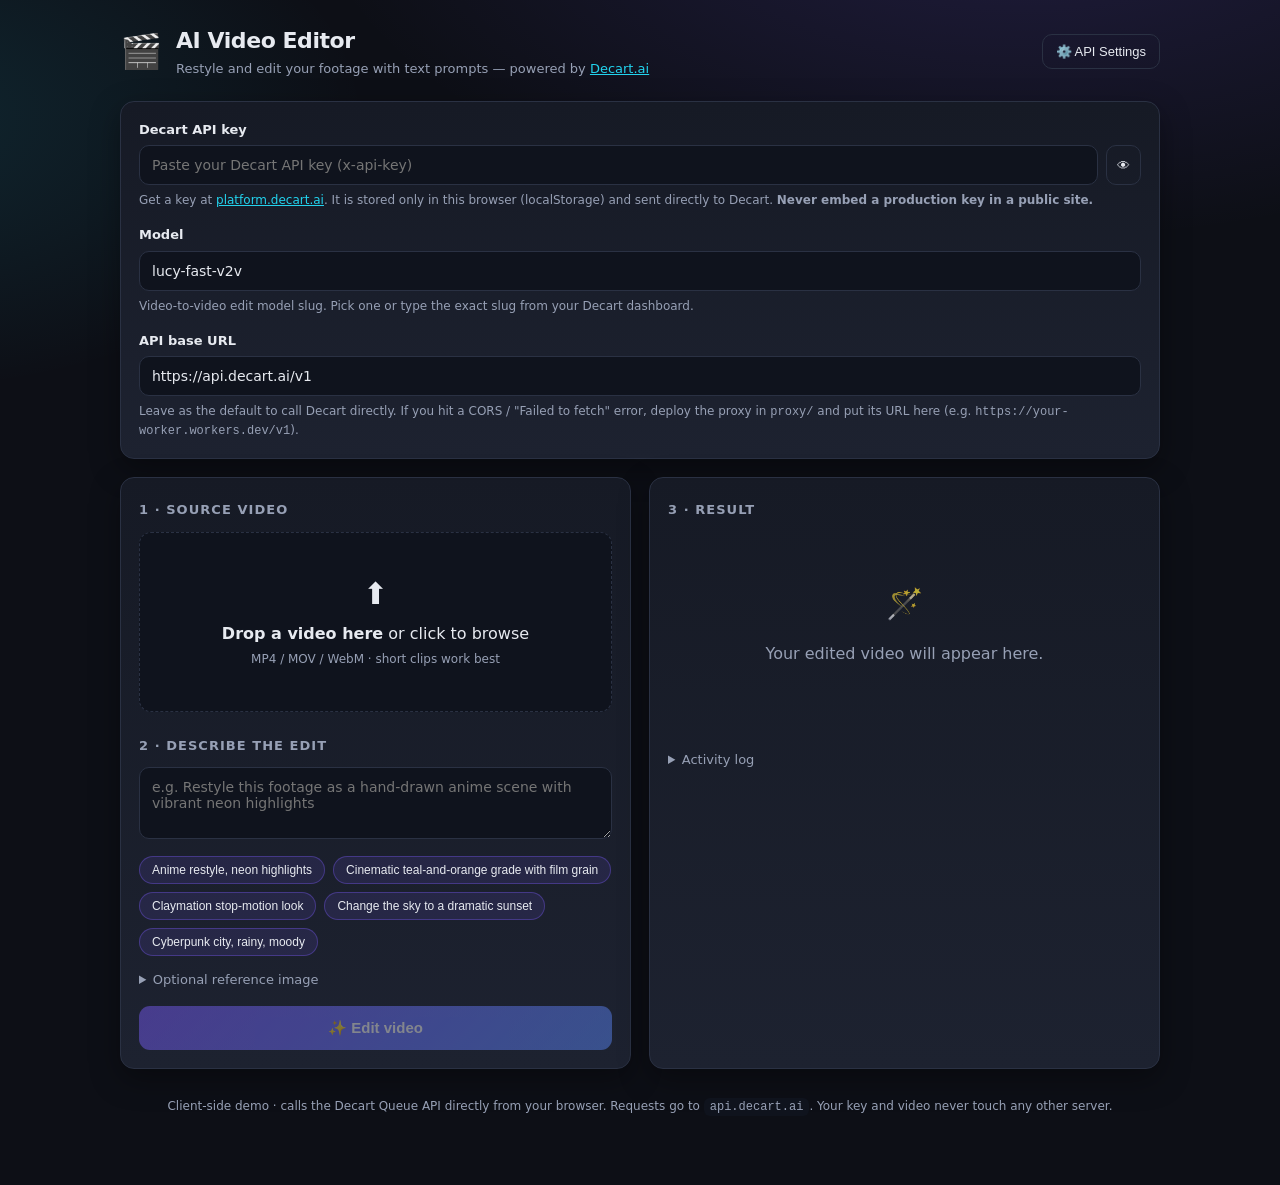
==== video-editor/index.html @ b5ca5023 "Add CORS proxy option and configurable API base URL Decart's API doesn't send CORS headers, so direc" ====
<!DOCTYPE html>
<html lang="en">
<head>
  <meta charset="UTF-8" />
  <meta name="viewport" content="width=device-width, initial-scale=1.0" />
  <title>AI Video Editor · Decart</title>
  <meta name="description" content="Upload a video and edit it with AI prompts using the Decart.ai API." />
  <link rel="stylesheet" href="styles.css" />
</head>
<body>
  <div class="app">
    <header class="topbar">
      <div class="brand">
        <span class="logo" aria-hidden="true">🎬</span>
        <div>
          <h1>AI Video Editor</h1>
          <p class="tagline">Restyle and edit your footage with text prompts — powered by
            <a href="https://platform.decart.ai/" target="_blank" rel="noopener">Decart.ai</a>
          </p>
        </div>
      </div>
      <button id="settingsToggle" class="ghost-btn" type="button" aria-expanded="false">
        ⚙️ API Settings
      </button>
    </header>

    <!-- API settings -->
    <section id="settingsPanel" class="panel settings hidden" aria-label="API settings">
      <div class="field">
        <label for="apiKey">Decart API key</label>
        <div class="key-row">
          <input id="apiKey" type="password" autocomplete="off" spellcheck="false"
                 placeholder="Paste your Decart API key (x-api-key)" />
          <button id="toggleKey" type="button" class="ghost-btn small" aria-label="Show or hide API key">👁</button>
        </div>
        <p class="hint">
          Get a key at <a href="https://platform.decart.ai/" target="_blank" rel="noopener">platform.decart.ai</a>.
          It is stored only in this browser (localStorage) and sent directly to Decart.
          <strong>Never embed a production key in a public site.</strong>
        </p>
      </div>

      <div class="field">
        <label for="model">Model</label>
        <input id="model" list="modelOptions" spellcheck="false"
               placeholder="lucy-fast-v2v" value="lucy-fast-v2v" />
        <datalist id="modelOptions">
          <option value="lucy-fast-v2v">Lucy Fast — fastest video-to-video edit</option>
          <option value="lucy-2-v2v">Lucy 2 — higher quality video-to-video</option>
          <option value="lucy-pro-v2v">Lucy Pro — best quality (if available on your plan)</option>
        </datalist>
        <p class="hint">Video-to-video edit model slug. Pick one or type the exact slug from your Decart dashboard.</p>
      </div>

      <div class="field">
        <label for="apiBase">API base URL</label>
        <input id="apiBase" spellcheck="false"
               placeholder="https://api.decart.ai/v1" value="https://api.decart.ai/v1" />
        <p class="hint">
          Leave as the default to call Decart directly. If you hit a CORS / "Failed to fetch" error,
          deploy the proxy in <code>proxy/</code> and put its URL here (e.g.
          <code>https://your-worker.workers.dev/v1</code>).
        </p>
      </div>
    </section>

    <main class="grid">
      <!-- Left: inputs -->
      <section class="panel">
        <h2 class="panel-title">1 · Source video</h2>

        <div id="dropzone" class="dropzone" tabindex="0" role="button"
             aria-label="Choose or drop a video file">
          <input id="fileInput" type="file" accept="video/*" hidden />
          <div class="dz-empty">
            <div class="dz-icon">⬆️</div>
            <p><strong>Drop a video here</strong> or click to browse</p>
            <p class="hint">MP4 / MOV / WebM · short clips work best</p>
          </div>
          <video id="sourcePreview" class="preview hidden" controls playsinline muted></video>
        </div>
        <p id="fileMeta" class="file-meta hidden"></p>

        <h2 class="panel-title">2 · Describe the edit</h2>
        <textarea id="prompt" rows="3"
          placeholder="e.g. Restyle this footage as a hand-drawn anime scene with vibrant neon highlights"></textarea>
        <div class="chips" id="promptChips" aria-label="Example prompts">
          <button type="button" class="chip">Anime restyle, neon highlights</button>
          <button type="button" class="chip">Cinematic teal-and-orange grade with film grain</button>
          <button type="button" class="chip">Claymation stop-motion look</button>
          <button type="button" class="chip">Change the sky to a dramatic sunset</button>
          <button type="button" class="chip">Cyberpunk city, rainy, moody</button>
        </div>

        <details class="advanced">
          <summary>Optional reference image</summary>
          <div class="field">
            <input id="refInput" type="file" accept="image/*" />
            <p class="hint">Guides the edit (e.g. a specific style, item, or logo to add).</p>
            <img id="refPreview" class="ref-preview hidden" alt="Reference image preview" />
          </div>
        </details>

        <button id="editBtn" class="primary-btn" type="button" disabled>✨ Edit video</button>
        <p id="inlineError" class="inline-error hidden" role="alert"></p>
      </section>

      <!-- Right: output -->
      <section class="panel">
        <h2 class="panel-title">3 · Result</h2>

        <div id="resultArea" class="result-area">
          <div id="resultEmpty" class="result-empty">
            <div class="dz-icon">🪄</div>
            <p>Your edited video will appear here.</p>
          </div>

          <div id="progress" class="progress hidden">
            <div class="spinner" aria-hidden="true"></div>
            <p id="progressLabel">Working…</p>
            <div class="bar"><div id="progressBar" class="bar-fill"></div></div>
            <button id="cancelBtn" class="ghost-btn small" type="button">Cancel</button>
          </div>

          <video id="resultPreview" class="preview hidden" controls playsinline></video>
        </div>

        <div id="resultActions" class="result-actions hidden">
          <a id="downloadLink" class="primary-btn" download="edited-video.mp4">⬇️ Download</a>
          <button id="againBtn" class="ghost-btn" type="button">Edit again</button>
        </div>

        <details class="advanced log-wrap">
          <summary>Activity log</summary>
          <pre id="log" class="log" aria-live="polite"></pre>
        </details>
      </section>
    </main>

    <footer class="footer">
      <p>
        Client-side demo · calls the Decart Queue API directly from your browser.
        Requests go to <code>api.decart.ai</code>. Your key and video never touch any other server.
      </p>
    </footer>
  </div>

  <script src="app.js"></script>
</body>
</html>
---- video-editor/styles.css ----
:root {
  --bg: #0d0f16;
  --panel: #161a25;
  --panel-2: #1d2230;
  --border: #2a3143;
  --text: #e7eaf0;
  --muted: #97a0b5;
  --accent: #7c5cff;
  --accent-2: #22d3ee;
  --danger: #ff6b6b;
  --ok: #39d98a;
  --radius: 14px;
  --shadow: 0 10px 30px rgba(0, 0, 0, 0.35);
  font-family: ui-sans-serif, system-ui, -apple-system, "Segoe UI", Roboto, Helvetica, Arial, sans-serif;
}

* { box-sizing: border-box; }

body {
  margin: 0;
  background: radial-gradient(1200px 600px at 80% -10%, rgba(124, 92, 255, 0.18), transparent 60%),
              radial-gradient(900px 500px at -10% 10%, rgba(34, 211, 238, 0.12), transparent 55%),
              var(--bg);
  color: var(--text);
  line-height: 1.5;
  min-height: 100vh;
}

a { color: var(--accent-2); }

.app {
  max-width: 1080px;
  margin: 0 auto;
  padding: 24px 20px 60px;
}

/* Topbar */
.topbar {
  display: flex;
  align-items: center;
  justify-content: space-between;
  gap: 16px;
  margin-bottom: 22px;
  flex-wrap: wrap;
}
.brand { display: flex; align-items: center; gap: 14px; }
.logo { font-size: 34px; line-height: 1; }
.topbar h1 { margin: 0; font-size: 22px; letter-spacing: -0.02em; }
.tagline { margin: 2px 0 0; color: var(--muted); font-size: 13px; }

/* Panels */
.panel {
  background: linear-gradient(180deg, var(--panel), var(--panel-2));
  border: 1px solid var(--border);
  border-radius: var(--radius);
  padding: 18px;
  box-shadow: var(--shadow);
}
.panel-title {
  font-size: 13px;
  text-transform: uppercase;
  letter-spacing: 0.08em;
  color: var(--muted);
  margin: 4px 0 12px;
}
.panel-title:not(:first-child) { margin-top: 24px; }

.grid {
  display: grid;
  grid-template-columns: 1fr 1fr;
  gap: 18px;
}
@media (max-width: 820px) {
  .grid { grid-template-columns: 1fr; }
}

/* Settings */
.settings { margin-bottom: 18px; }
.settings .field + .field { margin-top: 16px; }
.field label {
  display: block;
  font-size: 13px;
  font-weight: 600;
  margin-bottom: 6px;
}
.hint { color: var(--muted); font-size: 12px; margin: 6px 0 0; }

input[type="text"], input[type="password"], input:not([type]), textarea {
  width: 100%;
  background: #0f131d;
  border: 1px solid var(--border);
  border-radius: 10px;
  color: var(--text);
  padding: 11px 12px;
  font-size: 14px;
  font-family: inherit;
  outline: none;
  transition: border-color 0.15s, box-shadow 0.15s;
}
input:focus, textarea:focus {
  border-color: var(--accent);
  box-shadow: 0 0 0 3px rgba(124, 92, 255, 0.2);
}
textarea { resize: vertical; }
.key-row { display: flex; gap: 8px; }

/* Buttons */
.primary-btn {
  display: inline-flex;
  align-items: center;
  justify-content: center;
  gap: 8px;
  width: 100%;
  margin-top: 16px;
  padding: 13px 18px;
  border: none;
  border-radius: 11px;
  background: linear-gradient(135deg, var(--accent), #5b8bff);
  color: white;
  font-size: 15px;
  font-weight: 700;
  cursor: pointer;
  text-decoration: none;
  transition: transform 0.08s, filter 0.15s, opacity 0.15s;
}
.primary-btn:hover:not(:disabled) { filter: brightness(1.08); }
.primary-btn:active:not(:disabled) { transform: translateY(1px); }
.primary-btn:disabled { opacity: 0.45; cursor: not-allowed; }

.ghost-btn {
  background: transparent;
  border: 1px solid var(--border);
  color: var(--text);
  border-radius: 10px;
  padding: 9px 13px;
  font-size: 13px;
  cursor: pointer;
  transition: background 0.15s, border-color 0.15s;
}
.ghost-btn:hover { background: rgba(255, 255, 255, 0.05); border-color: var(--accent); }
.ghost-btn.small { padding: 8px 10px; }

/* Dropzone */
.dropzone {
  position: relative;
  border: 1.5px dashed var(--border);
  border-radius: 12px;
  min-height: 180px;
  display: flex;
  align-items: center;
  justify-content: center;
  text-align: center;
  cursor: pointer;
  transition: border-color 0.15s, background 0.15s;
  overflow: hidden;
  background: #0f131d;
}
.dropzone:hover, .dropzone:focus-visible { border-color: var(--accent); background: #10141f; outline: none; }
.dropzone.dragover { border-color: var(--accent-2); background: rgba(34, 211, 238, 0.06); }
.dz-empty { padding: 24px; }
.dz-icon { font-size: 30px; margin-bottom: 6px; }
.dz-empty p { margin: 4px 0; }

.preview {
  width: 100%;
  max-height: 340px;
  background: #000;
  border-radius: 10px;
  display: block;
}
.file-meta {
  font-size: 12px;
  color: var(--muted);
  margin: 10px 2px 0;
  word-break: break-all;
}

/* Chips */
.chips { display: flex; flex-wrap: wrap; gap: 8px; margin-top: 10px; }
.chip {
  background: rgba(124, 92, 255, 0.12);
  border: 1px solid rgba(124, 92, 255, 0.35);
  color: var(--text);
  border-radius: 999px;
  padding: 6px 12px;
  font-size: 12px;
  cursor: pointer;
  transition: background 0.15s;
}
.chip:hover { background: rgba(124, 92, 255, 0.25); }

/* Advanced */
.advanced { margin-top: 14px; }
.advanced summary {
  cursor: pointer;
  color: var(--muted);
  font-size: 13px;
  user-select: none;
}
.advanced summary:hover { color: var(--text); }
.advanced .field { margin-top: 12px; }
.ref-preview { max-width: 140px; border-radius: 8px; margin-top: 10px; display: block; }

/* Result */
.result-area { min-height: 200px; display: flex; align-items: center; justify-content: center; }
.result-empty { text-align: center; color: var(--muted); padding: 30px; }
.result-empty .dz-icon { opacity: 0.7; }

.progress { text-align: center; width: 100%; padding: 20px; }
.progress p { margin: 12px 0; }
.spinner {
  width: 42px; height: 42px;
  border: 4px solid rgba(255, 255, 255, 0.12);
  border-top-color: var(--accent);
  border-radius: 50%;
  margin: 0 auto;
  animation: spin 0.9s linear infinite;
}
@keyframes spin { to { transform: rotate(360deg); } }
.bar {
  height: 8px;
  background: #0f131d;
  border-radius: 999px;
  overflow: hidden;
  margin: 12px auto;
  max-width: 320px;
}
.bar-fill {
  height: 100%;
  width: 0;
  background: linear-gradient(90deg, var(--accent), var(--accent-2));
  transition: width 0.4s ease;
}

.result-actions { display: flex; gap: 10px; margin-top: 16px; }
.result-actions .primary-btn, .result-actions .ghost-btn { margin-top: 0; width: auto; flex: 1; }

.inline-error {
  margin-top: 12px;
  padding: 10px 12px;
  border-radius: 10px;
  background: rgba(255, 107, 107, 0.12);
  border: 1px solid rgba(255, 107, 107, 0.4);
  color: #ffc9c9;
  font-size: 13px;
}

/* Log */
.log-wrap { margin-top: 18px; }
.log {
  background: #0b0e15;
  border: 1px solid var(--border);
  border-radius: 10px;
  padding: 12px;
  font-size: 12px;
  color: var(--muted);
  max-height: 200px;
  overflow: auto;
  white-space: pre-wrap;
  word-break: break-word;
  margin: 10px 0 0;
}

/* Footer */
.footer { margin-top: 28px; text-align: center; color: var(--muted); font-size: 12px; }
.footer code { background: #0f131d; padding: 2px 6px; border-radius: 6px; }

.hidden { display: none !important; }
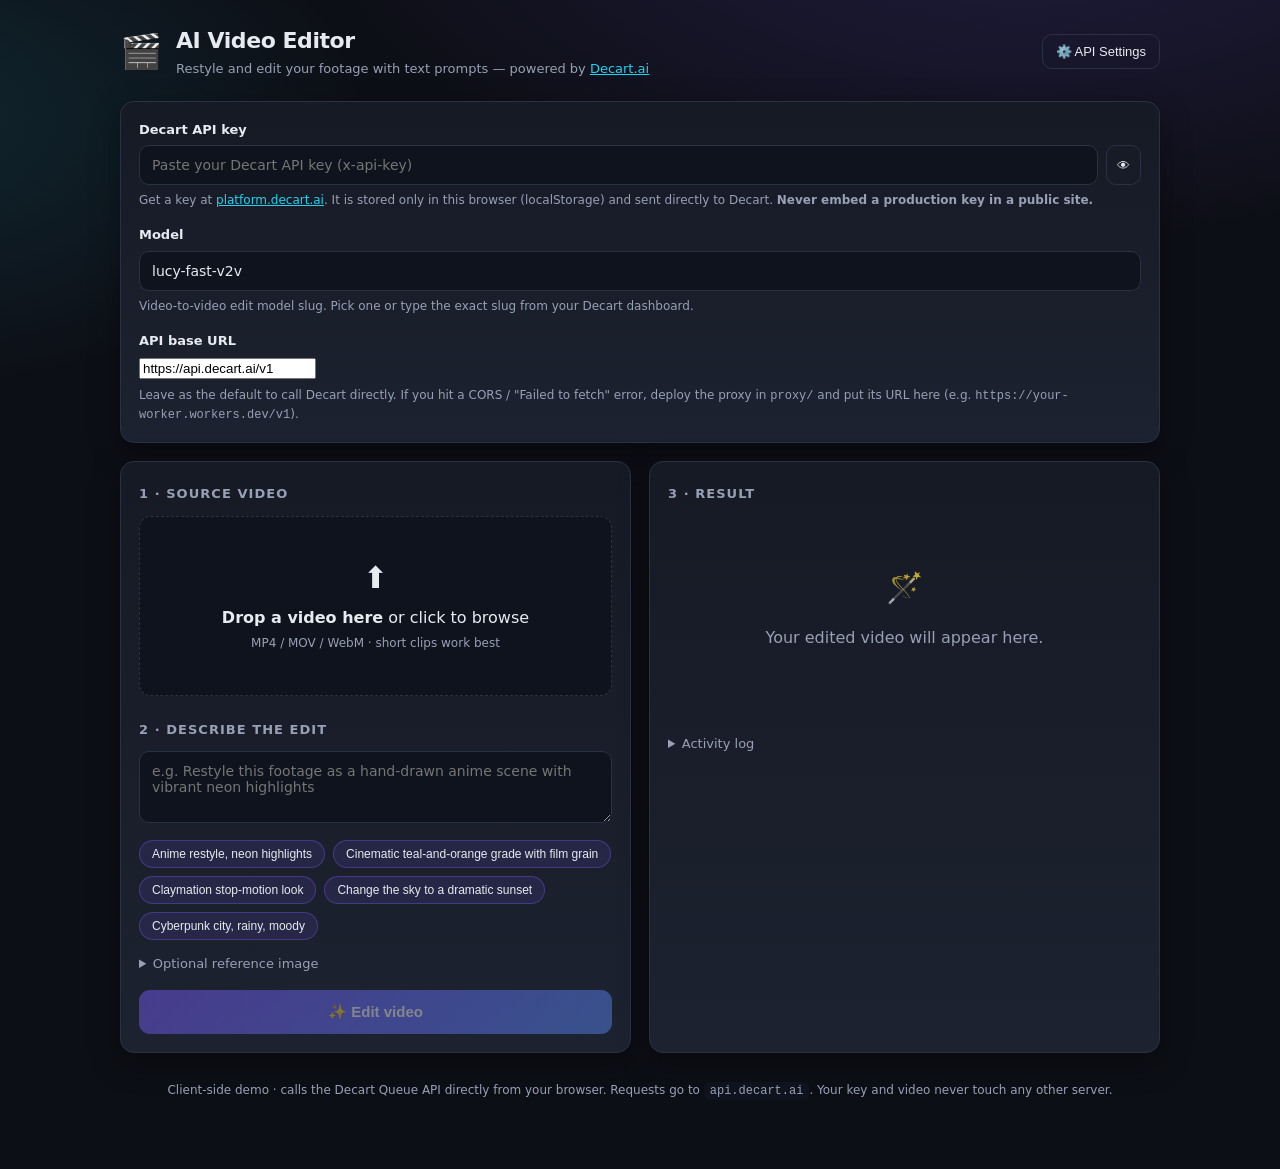
==== commit 726e9590: "Harden settings inputs against mobile keyboard mangling Add autocapitalize=none / autocorrect=off / " ====
--- a/video-editor/index.html
+++ b/video-editor/index.html
@@ -30,6 +30,7 @@
         <label for="apiKey">Decart API key</label>
         <div class="key-row">
           <input id="apiKey" type="password" autocomplete="off" spellcheck="false"
+                 autocapitalize="none" autocorrect="off"
                  placeholder="Paste your Decart API key (x-api-key)" />
           <button id="toggleKey" type="button" class="ghost-btn small" aria-label="Show or hide API key">👁</button>
         </div>
@@ -43,6 +44,7 @@
       <div class="field">
         <label for="model">Model</label>
         <input id="model" list="modelOptions" spellcheck="false"
+               autocapitalize="none" autocorrect="off" autocomplete="off"
                placeholder="lucy-fast-v2v" value="lucy-fast-v2v" />
         <datalist id="modelOptions">
           <option value="lucy-fast-v2v">Lucy Fast — fastest video-to-video edit</option>
@@ -54,7 +56,8 @@
 
       <div class="field">
         <label for="apiBase">API base URL</label>
-        <input id="apiBase" spellcheck="false"
+        <input id="apiBase" spellcheck="false" type="url"
+               autocapitalize="none" autocorrect="off" autocomplete="off" inputmode="url"
                placeholder="https://api.decart.ai/v1" value="https://api.decart.ai/v1" />
         <p class="hint">
           Leave as the default to call Decart directly. If you hit a CORS / "Failed to fetch" error,
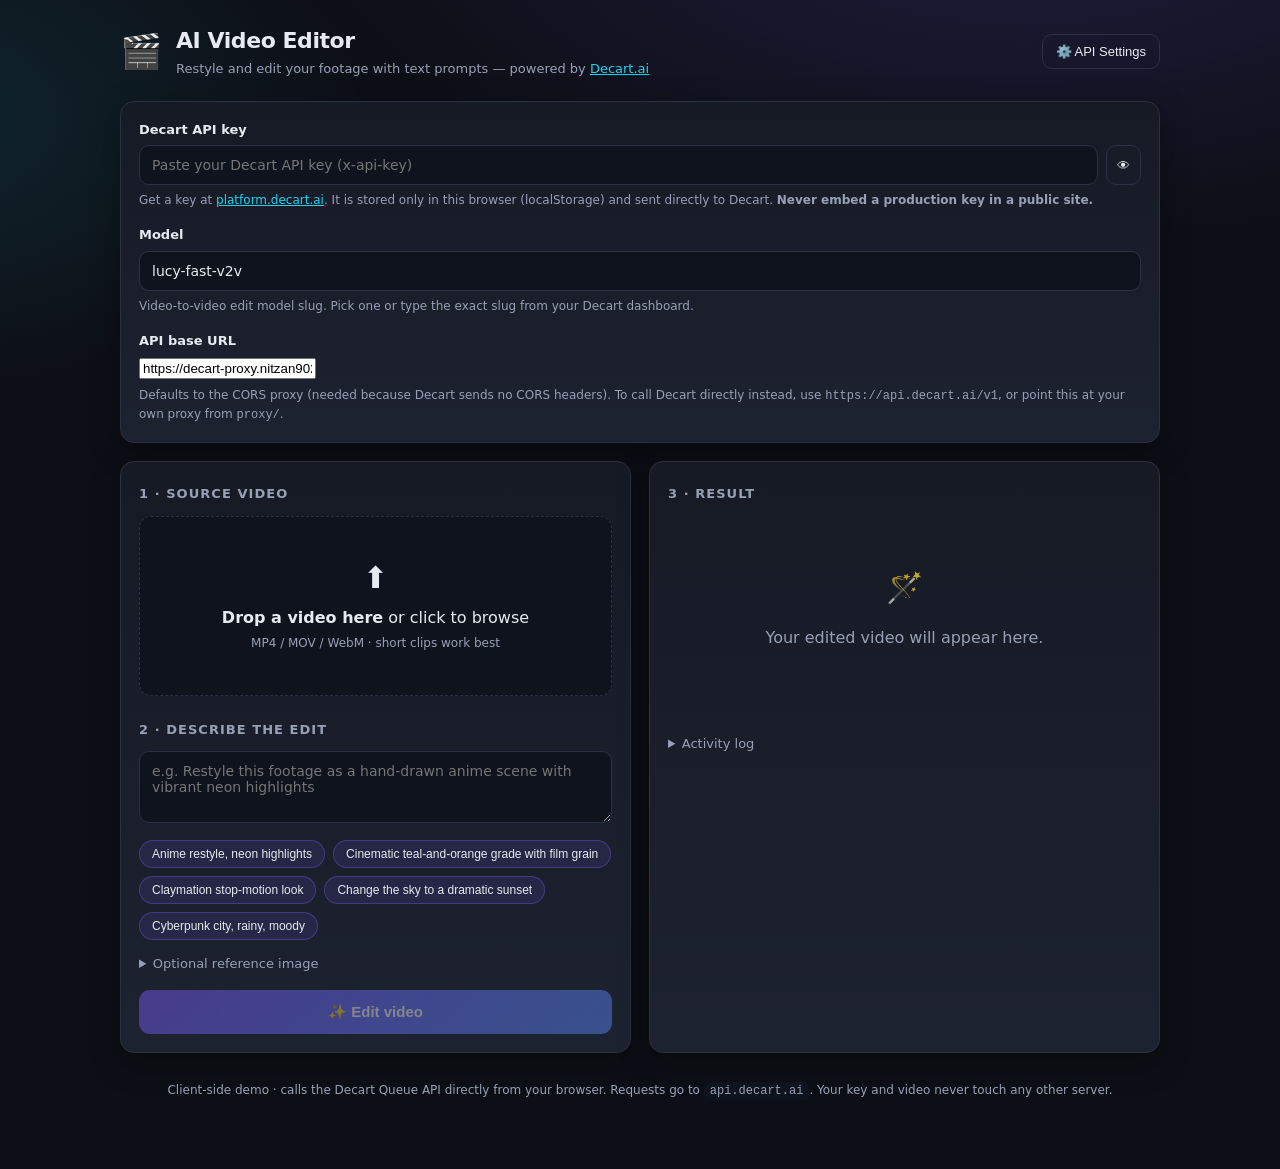
==== commit 550867e3: "Default API base URL to the CORS proxy Decart sends no CORS headers, so a direct browser call always" ====
--- a/video-editor/index.html
+++ b/video-editor/index.html
@@ -5,7 +5,7 @@
   <meta name="viewport" content="width=device-width, initial-scale=1.0" />
   <title>AI Video Editor · Decart</title>
   <meta name="description" content="Upload a video and edit it with AI prompts using the Decart.ai API." />
-  <link rel="stylesheet" href="styles.css" />
+  <link rel="stylesheet" href="styles.css?v=3" />
 </head>
 <body>
   <div class="app">
@@ -58,11 +58,12 @@
         <label for="apiBase">API base URL</label>
         <input id="apiBase" spellcheck="false" type="url"
                autocapitalize="none" autocorrect="off" autocomplete="off" inputmode="url"
-               placeholder="https://api.decart.ai/v1" value="https://api.decart.ai/v1" />
+               placeholder="https://decart-proxy.nitzan90265.workers.dev/v1"
+               value="https://decart-proxy.nitzan90265.workers.dev/v1" />
         <p class="hint">
-          Leave as the default to call Decart directly. If you hit a CORS / "Failed to fetch" error,
-          deploy the proxy in <code>proxy/</code> and put its URL here (e.g.
-          <code>https://your-worker.workers.dev/v1</code>).
+          Defaults to the CORS proxy (needed because Decart sends no CORS headers).
+          To call Decart directly instead, use <code>https://api.decart.ai/v1</code>, or point this
+          at your own proxy from <code>proxy/</code>.
         </p>
       </div>
     </section>
@@ -148,6 +149,6 @@
     </footer>
   </div>
 
-  <script src="app.js"></script>
+  <script src="app.js?v=3"></script>
 </body>
 </html>
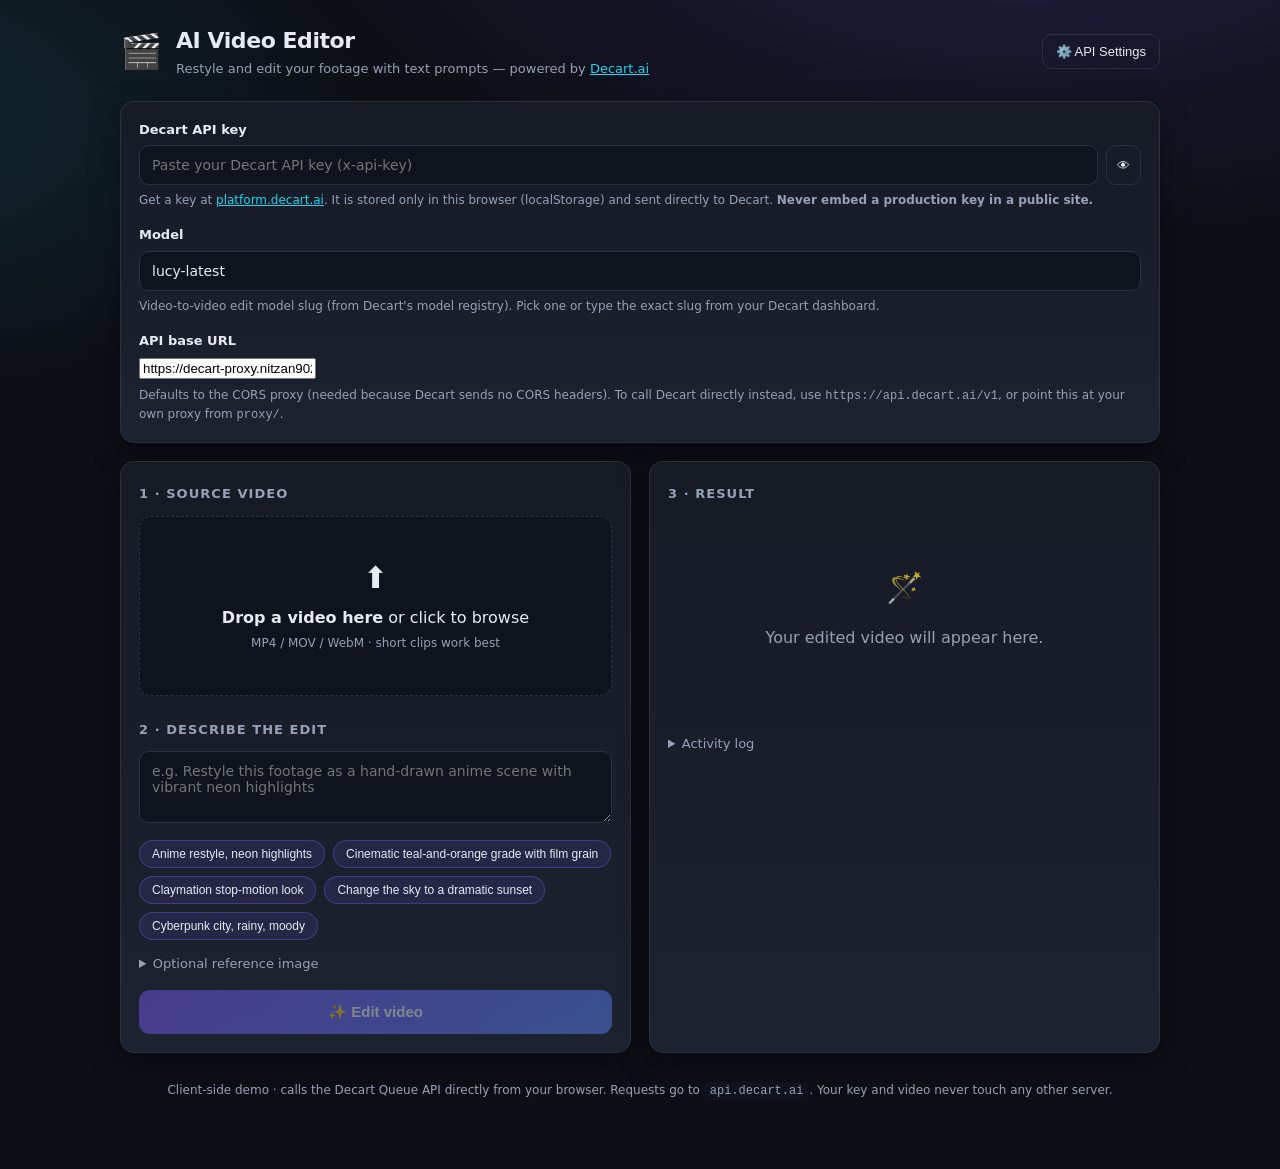
==== commit 050621bb: "Use real Decart video model slugs (fixes 405) lucy-fast-v2v / lucy-2-v2v are not real models — Decar" ====
--- a/video-editor/index.html
+++ b/video-editor/index.html
@@ -5,7 +5,7 @@
   <meta name="viewport" content="width=device-width, initial-scale=1.0" />
   <title>AI Video Editor · Decart</title>
   <meta name="description" content="Upload a video and edit it with AI prompts using the Decart.ai API." />
-  <link rel="stylesheet" href="styles.css?v=3" />
+  <link rel="stylesheet" href="styles.css?v=4" />
 </head>
 <body>
   <div class="app">
@@ -45,13 +45,16 @@
         <label for="model">Model</label>
         <input id="model" list="modelOptions" spellcheck="false"
                autocapitalize="none" autocorrect="off" autocomplete="off"
-               placeholder="lucy-fast-v2v" value="lucy-fast-v2v" />
+               placeholder="lucy-latest" value="lucy-latest" />
         <datalist id="modelOptions">
-          <option value="lucy-fast-v2v">Lucy Fast — fastest video-to-video edit</option>
-          <option value="lucy-2-v2v">Lucy 2 — higher quality video-to-video</option>
-          <option value="lucy-pro-v2v">Lucy Pro — best quality (if available on your plan)</option>
+          <option value="lucy-latest">Lucy Latest — newest video edit model (server-resolved)</option>
+          <option value="lucy-clip">Lucy Clip — general video-to-video edit</option>
+          <option value="lucy-2.5">Lucy 2.5</option>
+          <option value="lucy-2.1">Lucy 2.1</option>
+          <option value="lucy-restyle-2">Lucy Restyle 2 — restyle footage</option>
+          <option value="lucy-clip-latest">Lucy Clip Latest</option>
         </datalist>
-        <p class="hint">Video-to-video edit model slug. Pick one or type the exact slug from your Decart dashboard.</p>
+        <p class="hint">Video-to-video edit model slug (from Decart's model registry). Pick one or type the exact slug from your Decart dashboard.</p>
       </div>
 
       <div class="field">
@@ -149,6 +152,6 @@
     </footer>
   </div>
 
-  <script src="app.js?v=3"></script>
+  <script src="app.js?v=4"></script>
 </body>
 </html>
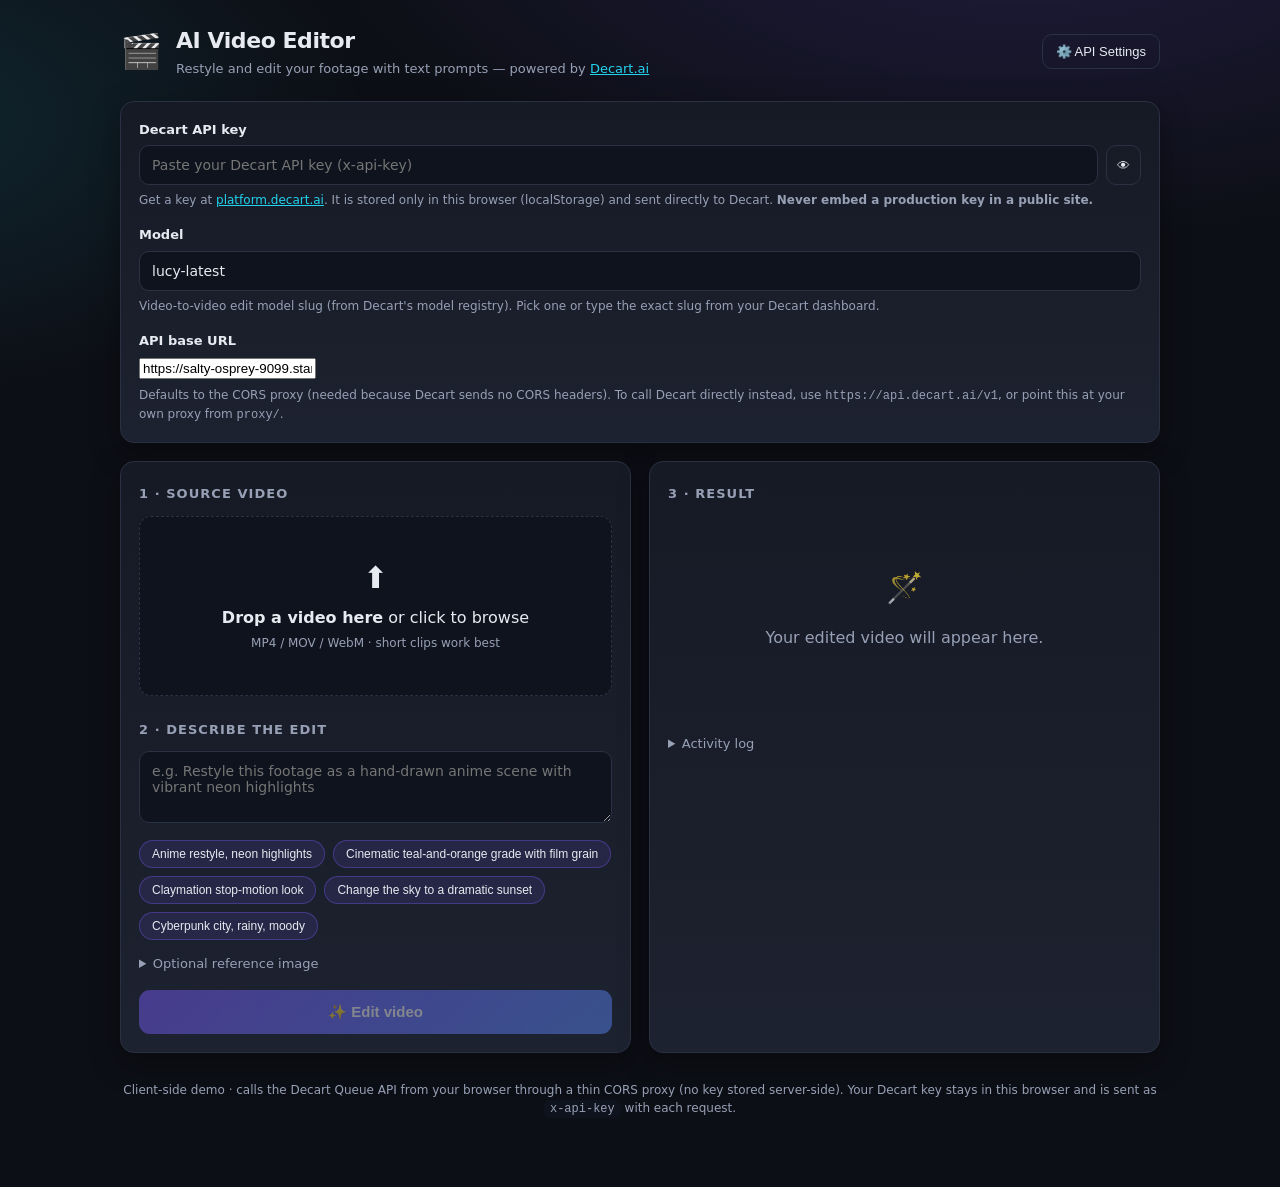
==== commit d9469eab: "Point app default at the working Deno proxy The app now defaults API base URL to the deployed Deno D" ====
--- a/video-editor/index.html
+++ b/video-editor/index.html
@@ -5,7 +5,7 @@
   <meta name="viewport" content="width=device-width, initial-scale=1.0" />
   <title>AI Video Editor · Decart</title>
   <meta name="description" content="Upload a video and edit it with AI prompts using the Decart.ai API." />
-  <link rel="stylesheet" href="styles.css?v=4" />
+  <link rel="stylesheet" href="styles.css?v=5" />
 </head>
 <body>
   <div class="app">
@@ -61,8 +61,8 @@
         <label for="apiBase">API base URL</label>
         <input id="apiBase" spellcheck="false" type="url"
                autocapitalize="none" autocorrect="off" autocomplete="off" inputmode="url"
-               placeholder="https://decart-proxy.nitzan90265.workers.dev/v1"
-               value="https://decart-proxy.nitzan90265.workers.dev/v1" />
+               placeholder="https://salty-osprey-9099.stanleypants.deno.net/v1"
+               value="https://salty-osprey-9099.stanleypants.deno.net/v1" />
         <p class="hint">
           Defaults to the CORS proxy (needed because Decart sends no CORS headers).
           To call Decart directly instead, use <code>https://api.decart.ai/v1</code>, or point this
@@ -146,12 +146,13 @@
 
     <footer class="footer">
       <p>
-        Client-side demo · calls the Decart Queue API directly from your browser.
-        Requests go to <code>api.decart.ai</code>. Your key and video never touch any other server.
+        Client-side demo · calls the Decart Queue API from your browser through a thin CORS proxy
+        (no key stored server-side). Your Decart key stays in this browser and is sent as
+        <code>x-api-key</code> with each request.
       </p>
     </footer>
   </div>
 
-  <script src="app.js?v=4"></script>
+  <script src="app.js?v=5"></script>
 </body>
 </html>
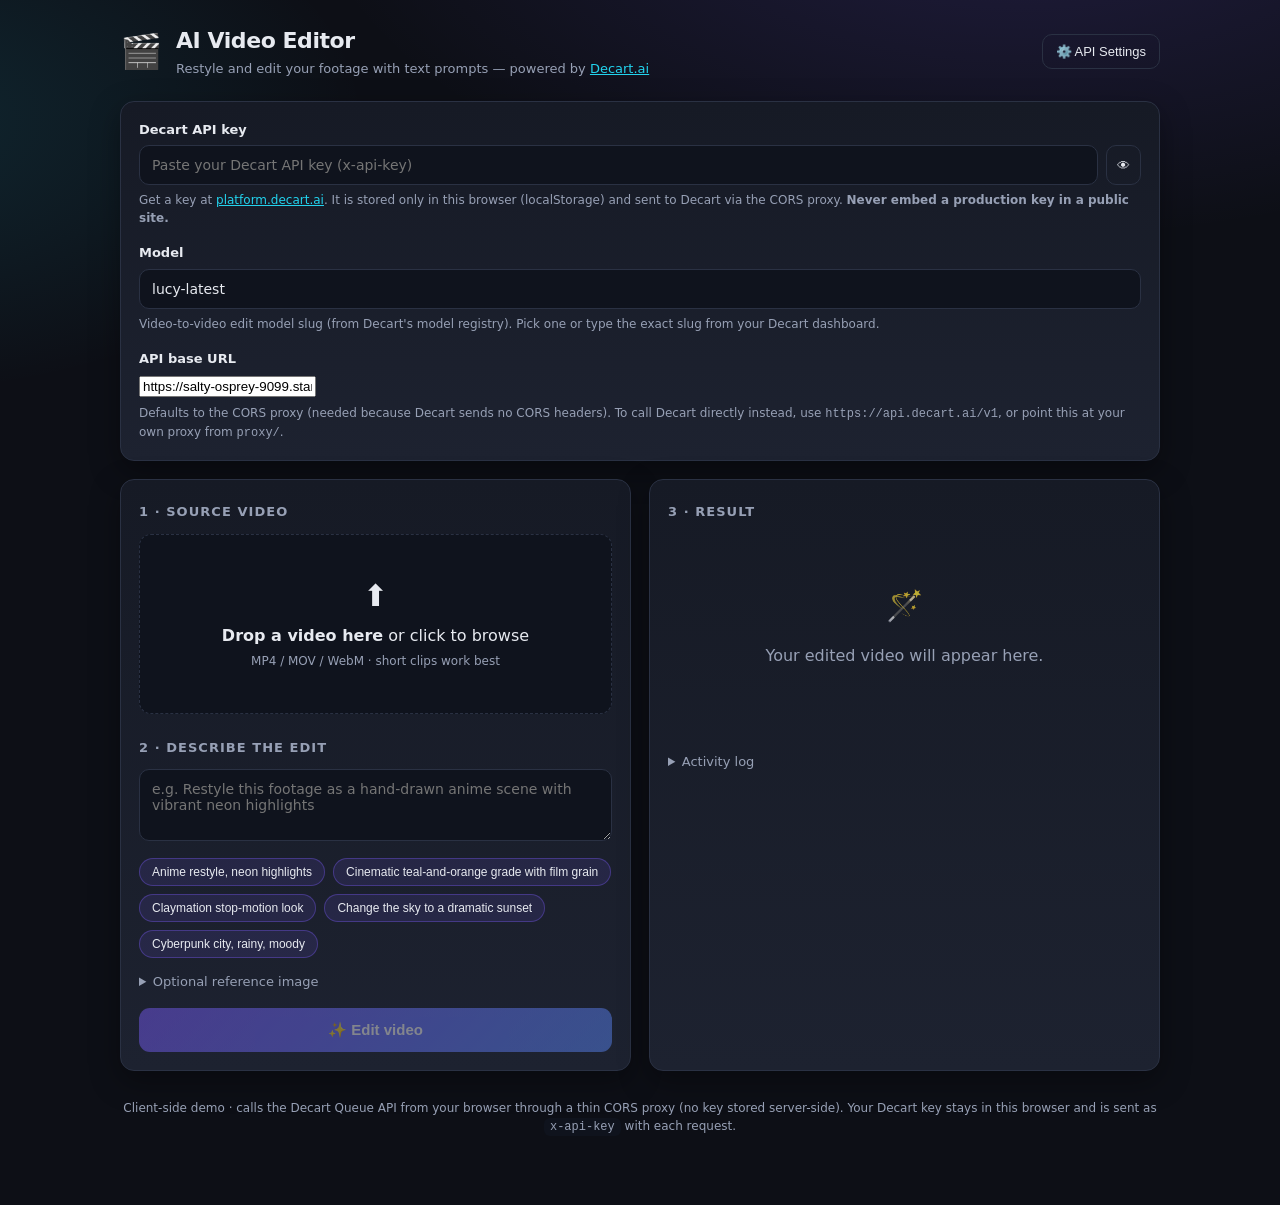
==== commit 89b1441b: "Clarify API key hint (sent to Decart via the CORS proxy) Co-Authored-By: Claude Opus 4.8 <noreply@an" ====
--- a/video-editor/index.html
+++ b/video-editor/index.html
@@ -36,7 +36,7 @@
         </div>
         <p class="hint">
           Get a key at <a href="https://platform.decart.ai/" target="_blank" rel="noopener">platform.decart.ai</a>.
-          It is stored only in this browser (localStorage) and sent directly to Decart.
+          It is stored only in this browser (localStorage) and sent to Decart via the CORS proxy.
           <strong>Never embed a production key in a public site.</strong>
         </p>
       </div>
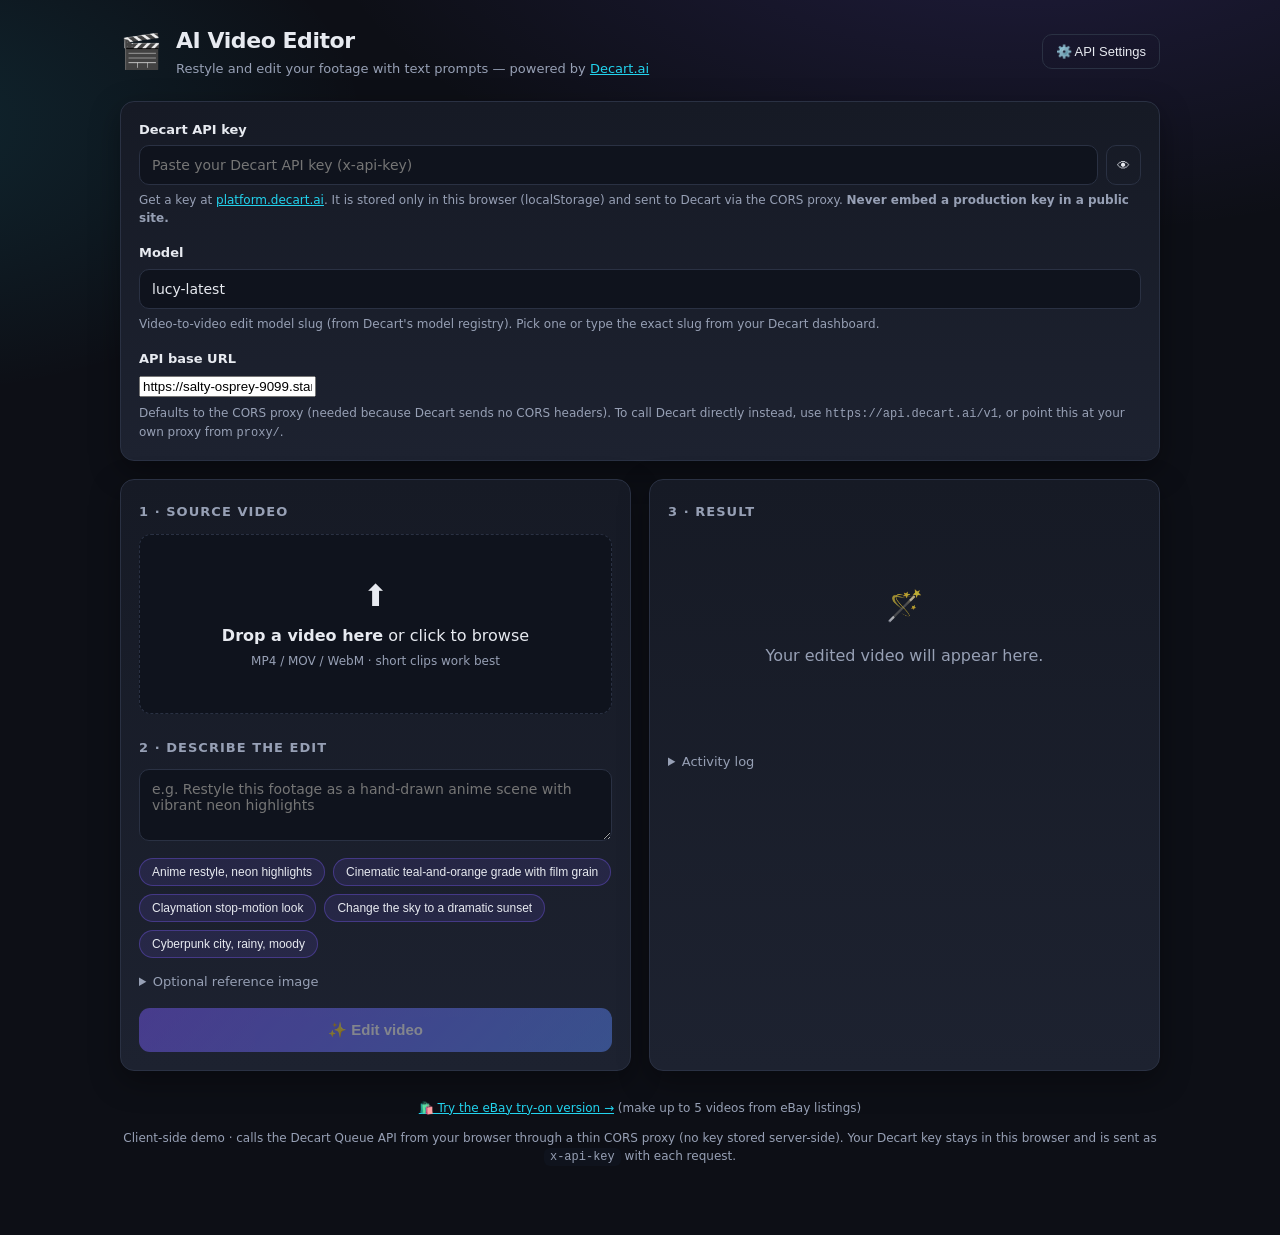
==== commit 647e868c: "Cross-link the two video apps in their footers Co-Authored-By: Claude Opus 4.8 <noreply@anthropic.co" ====
--- a/video-editor/index.html
+++ b/video-editor/index.html
@@ -145,6 +145,7 @@
     </main>
 
     <footer class="footer">
+      <p><a href="../ebay-tryon/">🛍️ Try the eBay try-on version →</a> (make up to 5 videos from eBay listings)</p>
       <p>
         Client-side demo · calls the Decart Queue API from your browser through a thin CORS proxy
         (no key stored server-side). Your Decart key stays in this browser and is sent as
